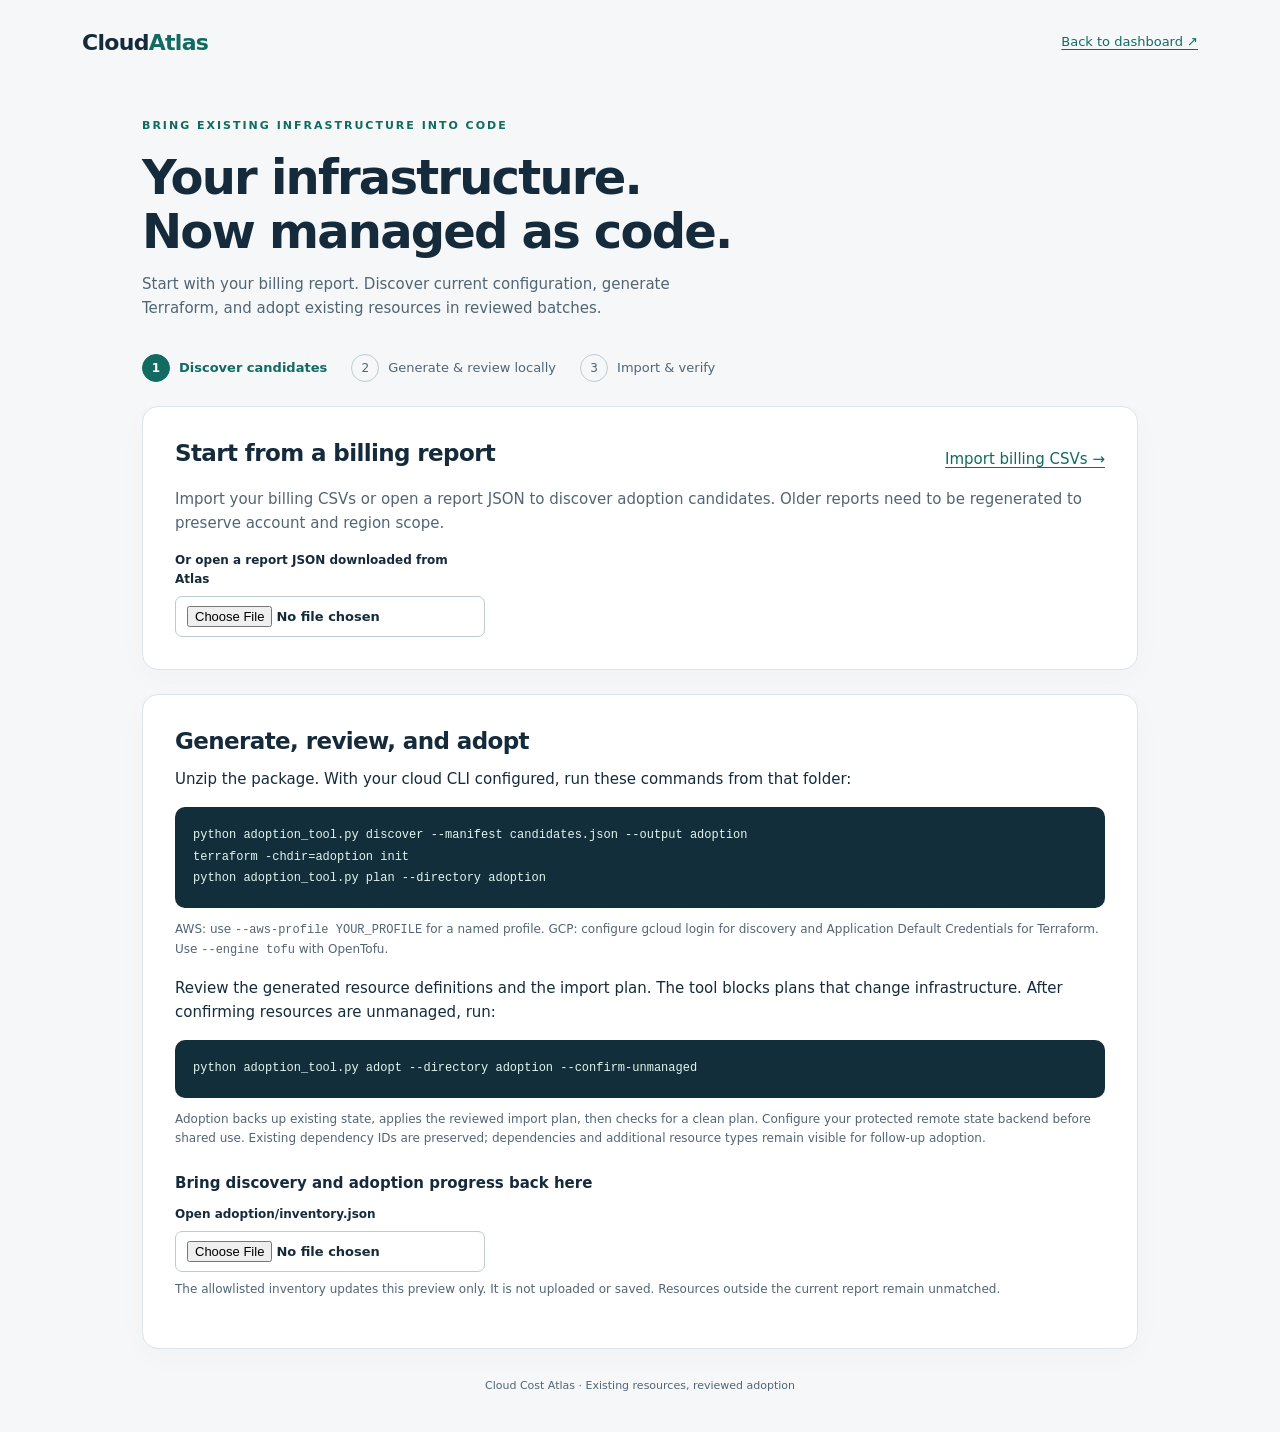
==== adoption.html @ f0a20efd "Implement billing-driven Terraform adoption with live discovery and guarded imports" ====
<!DOCTYPE html>
<html lang="en">
<head>
    <meta charset="UTF-8"><meta name="viewport" content="width=device-width, initial-scale=1.0"><meta name="referrer" content="no-referrer">
    <title>Adopt infrastructure · Cloud Cost Atlas</title>
    <link rel="stylesheet" href="import.css"><link rel="stylesheet" href="adoption.css">
    <script src="report_store.js" defer></script><script src="adoption.js" defer></script><script src="adoption_ui.js" defer></script>
</head>
<body>
    <header class="site-header"><a class="brand" href="index.html">Cloud<span>Atlas</span></a><a href="dashboard.html">Back to dashboard ↗</a></header>
    <main>
        <div class="intro"><p class="eyebrow">BRING EXISTING INFRASTRUCTURE INTO CODE</p><h1>Your infrastructure.<br>Now managed as code.</h1><p>Start with your billing report. Discover current configuration, generate Terraform, and adopt existing resources in reviewed batches.</p></div>
        <ol class="steps" aria-label="Adoption workflow"><li aria-current="step"><span>1</span> Discover candidates</li><li><span>2</span> Generate &amp; review locally</li><li><span>3</span> Import &amp; verify</li></ol>
        <div id="status" class="status" role="status" aria-live="polite" hidden></div><div id="error" class="error" role="alert" tabindex="-1" hidden></div>
        <section class="panel" aria-labelledby="report-title">
            <div class="section-heading"><h2 id="report-title">Start from a billing report</h2><a href="import.html">Import billing CSVs →</a></div>
            <p id="report-summary" class="muted">Loading your saved report…</p>
            <label class="field compact" for="report-file">Or open a report JSON downloaded from Atlas<input id="report-file" type="file" accept=".json,application/json"></label>
            <div id="workspace" hidden>
                <div id="metrics" class="metrics"></div>
                <p id="coverage-note" class="muted small"></p>
                <details id="scope-options"><summary>Fill missing AWS scope</summary><p class="muted small">Only fills blank account/region values. Existing values and ARN scope are preserved. Use the resource's usage account, which may differ from the payer.</p><div class="mapping-grid"><label class="field" for="aws-account">AWS usage account ID<input id="aws-account" placeholder="123456789012" maxlength="12" autocomplete="off"></label><label class="field" for="aws-region">AWS region code<input id="aws-region" placeholder="us-east-1" maxlength="40" autocomplete="off"></label><button id="apply-scope" class="secondary">Update candidates</button></div></details>
                <div class="section-heading candidate-heading"><h3>Choose an adoption batch</h3><label class="field compact" for="resource-filter">Show<select id="resource-filter"><option value="all">All resources</option><option value="candidate">Ready for discovery</option><option value="unresolved">Needs information / unsupported</option></select></label></div>
                <p class="muted small">Initial support: AWS EC2 instances and EBS volumes; GCP compute instances and zonal persistent disks. Billing confirms a charge, not that the resource still exists or is unmanaged.</p>
                <div class="batch-toolbar"><button id="select-ready" class="secondary">Select first 200 ready</button><button id="clear-selection" class="secondary">Clear selection</button><span id="selection-summary" role="status"></span></div>
                <div class="table-scroll inventory-table"><table><thead><tr><th>Select</th><th>Resource / scope</th><th>Type / evidence</th><th>Reported cost</th><th>Next step</th></tr></thead><tbody id="resource-rows"></tbody></table></div>
                <p id="table-limit" class="muted small"></p>
                <div class="privacy"><strong>Configuration comes from your cloud account.</strong>The package runs locally with your AWS CLI or gcloud login. Terraform/OpenTofu generates resource definitions from the live provider. Cloud credentials, raw state, and plans stay in your environment.</div>
                <div class="actions"><span class="muted small">One package · Up to 200 resources · Python 3.10+</span><button id="download-package" class="primary" disabled>Download adoption package ↓</button></div>
            </div>
        </section>
        <section class="panel followup" aria-labelledby="generate-title"><h2 id="generate-title">Generate, review, and adopt</h2><p>Unzip the package. With your cloud CLI configured, run these commands from that folder:</p><pre><code>python adoption_tool.py discover --manifest candidates.json --output adoption
terraform -chdir=adoption init
python adoption_tool.py plan --directory adoption</code></pre><p class="muted small">AWS: use <code>--aws-profile YOUR_PROFILE</code> for a named profile. GCP: configure gcloud login for discovery and Application Default Credentials for Terraform. Use <code>--engine tofu</code> with OpenTofu.</p><p>Review the generated resource definitions and the import plan. The tool blocks plans that change infrastructure. After confirming resources are unmanaged, run:</p><pre><code>python adoption_tool.py adopt --directory adoption --confirm-unmanaged</code></pre><p class="muted small">Adoption backs up existing state, applies the reviewed import plan, then checks for a clean plan. Configure your protected remote state backend before shared use. Existing dependency IDs are preserved; dependencies and additional resource types remain visible for follow-up adoption.</p>
            <h3>Bring discovery and adoption progress back here</h3><label class="field compact" for="inventory-file">Open adoption/inventory.json<input id="inventory-file" type="file" accept=".json,application/json"></label><p id="inventory-summary" class="muted small" aria-live="polite">The allowlisted inventory updates this preview only. It is not uploaded or saved. Resources outside the current report remain unmatched.</p>
        </section>
        <noscript><p class="error">Enable JavaScript to preview resources and prepare adoption packages.</p></noscript><footer>Cloud Cost Atlas · Existing resources, reviewed adoption</footer>
    </main>
</body>
</html>
---- import.css ----
:root { color-scheme: light; --ink: #152b3c; --muted: #526575; --border: #dbe4e8; --accent: #116b61; --soft: #edf7f3; }
* { box-sizing: border-box; }
body { margin: 0; color: var(--ink); background: #f5f7f8; font: 15px/1.6 system-ui, -apple-system, BlinkMacSystemFont, "Segoe UI", sans-serif; }
a { color: var(--accent); text-underline-offset: 3px; }
button, input, select { font: inherit; }
button, select, input[type="checkbox"] { cursor: pointer; }
button, .primary, .secondary { border-radius: 9px; padding: 11px 18px; font-weight: 650; text-decoration: none; border: 1px solid transparent; }
button.primary { color: white; background: var(--accent); }
button.primary:hover:not(:disabled) { background: #08594f; }
button.secondary { color: var(--ink); border-color: #b9c9d0; background: white; }
button:disabled { opacity: .5; cursor: not-allowed; }
:focus-visible { outline: 3px solid #1d73bd; outline-offset: 3px; }
[hidden] { display: none !important; }
.site-header { max-width: 1180px; margin: auto; padding: 25px 32px; display: flex; justify-content: space-between; align-items: center; gap: 16px; }
.site-header > a:last-child { font-size: 13px; }
.brand { font-size: 22px; font-weight: 800; color: var(--ink); letter-spacing: -.7px; text-decoration: none; }
.brand span { color: var(--accent); }
main { max-width: 1060px; padding: 20px 32px 40px; margin: auto; }
.intro { margin: 12px 0 34px; }
.eyebrow { font-size: 11px; font-weight: 750; letter-spacing: 2px; color: var(--accent); }
h1 { font-size: clamp(32px, 4.5vw, 48px); line-height: 1.12; letter-spacing: -1.8px; margin: 14px 0; }
.intro > p:last-child { color: var(--muted); max-width: 540px; }
h2 { font-size: 23px; line-height: 1.3; letter-spacing: -.6px; margin: 0 0 10px; }
h3 { font-size: 15px; margin: 23px 0 10px; }
p { margin: 8px 0 16px; }
.muted { color: var(--muted); }
.small { font-size: 12px; }
.steps { list-style: none; display: flex; padding: 0; margin: 0 0 24px; gap: 24px; }
.steps li { font-size: 13px; color: var(--muted); display: flex; align-items: center; gap: 9px; }
.steps span { display: inline-grid; place-items: center; width: 28px; height: 28px; border: 1px solid #becbd1; border-radius: 50%; font-size: 12px; }
.steps [aria-current="step"] { color: var(--accent); font-weight: 700; }
.steps [aria-current="step"] span { background: var(--accent); color: white; border-color: var(--accent); }
.panel { background: white; padding: 32px; border: 1px solid var(--border); border-radius: 16px; box-shadow: 0 8px 32px #20344106; }
.drop-zone { margin-top: 24px; padding: 24px; border: 1.5px dashed #86a89e; background: #f7fbf9; border-radius: 12px; display: flex; align-items: center; flex-direction: column; gap: 8px; text-align: center; cursor: pointer; }
.drop-zone.dragging { background: #dceee8; border-color: var(--accent); }
.drop-zone > span:not(.upload-icon) { font-size: 12px; color: var(--muted); }
.upload-icon { border-radius: 12px; background: #e3f0eb; color: var(--accent); padding: 0 15px; font-size: 30px; }
.drop-zone input { max-width: 100%; margin-top: 10px; font-size: 13px; }
.file-list { margin: 14px 0; padding: 0; list-style: none; }
.file-list li { display: flex; justify-content: space-between; align-items: center; gap: 12px; border-bottom: 1px solid var(--border); padding: 9px 0; }
.file-list span { overflow-wrap: anywhere; }
.file-list button { padding: 4px 10px; font-size: 12px; }
.field { display: flex; flex-direction: column; gap: 6px; font-size: 12px; font-weight: 600; }
.field select, .field input { border: 1px solid #bbcbd3; border-radius: 7px; background: white; color: var(--ink); padding: 9px 11px; min-width: 0; width: 100%; font-size: 13px; }
.compact { max-width: 310px; }
.privacy { background: #f0f6f8; border-radius: 9px; padding: 14px 18px; margin: 24px 0; font-size: 12px; color: #385669; }
.privacy strong { display: block; color: var(--ink); margin-bottom: 3px; }
.actions, .action-group { display: flex; flex-wrap: wrap; align-items: center; gap: 12px; }
.actions { justify-content: space-between; border-top: 1px solid var(--border); padding-top: 22px; margin-top: 26px; }
.actions > a { font-size: 13px; }
.mapping-file { border: 1px solid var(--border); border-radius: 10px; margin: 22px 0; padding: 22px; }
.mapping-file h3 { margin: 0; overflow-wrap: anywhere; }
.mapping-grid { display: grid; grid-template-columns: repeat(3, minmax(0, 1fr)); gap: 14px; margin: 18px 0; }
.mapping-grid .required select { border-color: var(--accent); background: #f6fbf9; }
details { border-top: 1px solid var(--border); padding-top: 13px; font-size: 13px; }
summary { cursor: pointer; font-weight: 600; }
.table-scroll { overflow: auto; max-height: 360px; border: 1px solid var(--border); border-radius: 8px; margin-top: 10px; }
table { border-collapse: collapse; width: 100%; text-align: left; font-size: 12px; }
th { background: #f2f6f8; color: #40596a; font-weight: 600; }
th, td { padding: 10px 13px; vertical-align: top; border-bottom: 1px solid #e8edef; overflow-wrap: anywhere; min-width: 85px; max-width: 300px; }
tr:last-child td { border-bottom: 0; }
.sample td { min-width: 150px; }
.assumption { border-radius: 9px; background: #f4f7f8; padding: 20px; }
.assumption p { margin: 12px 0 0; }
.status, .error, .warning { border-radius: 9px; padding: 16px 20px; margin-bottom: 20px; font-size: 13px; overflow-wrap: anywhere; }
.status { background: #e8f2fa; color: #1a4e75; }
.error { background: #fdf0f0; border: 1px solid #efbbbb; color: #9d2525; }
.warning { background: #fff8e9; color: #77531b; margin-top: 24px; }
.warning h3 { margin-top: 0; }
.warning ul { padding-left: 20px; margin-bottom: 0; }
.warning li + li { margin-top: 6px; }
.acknowledge { display: flex; align-items: flex-start; gap: 10px; font-size: 13px; margin: 18px 0; }
.acknowledge input { width: 17px; height: 17px; flex: none; margin-top: 3px; accent-color: var(--accent); }
.section-heading { display: flex; justify-content: space-between; gap: 12px; align-items: center; }
.badge { background: var(--soft); color: var(--accent); font-weight: 700; font-size: 11px; padding: 5px 10px; border-radius: 30px; white-space: nowrap; }
.badge.invalid { background: #fce9e9; color: #a72828; }
.metrics { display: grid; grid-template-columns: repeat(3, minmax(0, 1fr)); gap: 12px; margin-top: 22px; }
.metric { border: 1px solid var(--border); padding: 16px; border-radius: 10px; overflow-wrap: anywhere; }
.metric span { display: block; font-size: 11px; color: var(--muted); }
.metric strong { display: block; margin-top: 6px; font-size: 23px; letter-spacing: -.8px; }
.preview-grid { display: grid; grid-template-columns: 1fr 1fr; gap: 20px; }
footer { text-align: center; font-size: 11px; color: var(--muted); margin-top: 28px; }
@media (max-width: 700px) {
    main { padding: 14px 16px 30px; } .site-header { padding: 20px 16px; } .panel { padding: 22px 18px; }
    .mapping-grid { grid-template-columns: repeat(2, minmax(0, 1fr)); } .mapping-file { padding: 16px; }
    .steps { gap: 12px; } .steps li { font-size: 11px; gap: 6px; } .steps span { flex: none; width: 24px; height: 24px; }
    .metrics, .preview-grid { grid-template-columns: 1fr; } .metric strong { font-size: 22px; }
    .section-heading { align-items: flex-start; flex-direction: column; } .actions { align-items: stretch; } .action-group { width: 100%; } .action-group button { flex: 1; }
}
@media (max-width: 400px) { .mapping-grid { grid-template-columns: 1fr; } .steps li { flex-direction: column; text-align: center; flex: 1; } }
---- adoption.css ----
.followup { margin-top: 24px; }
.candidate-heading { margin-top: 24px; align-items: end; }
.candidate-heading h3 { font-size: 18px; }
.batch-toolbar { display: flex; flex-wrap: wrap; gap: 10px; align-items: center; margin: 20px 0 12px; font-size: 12px; }
.batch-toolbar button { padding: 7px 12px; font-size: 12px; }
.inventory-table { max-height: 540px; }
.inventory-table th:first-child, .inventory-table td:first-child { min-width: 50px; width: 50px; }
.inventory-table input { width: 17px; height: 17px; accent-color: var(--accent); }
.inventory-table td:nth-child(2) { min-width: 220px; }
.inventory-table td:nth-child(5) { min-width: 180px; }
.resource-id { display: block; font-weight: 650; overflow-wrap: anywhere; }
.scope-text { display: block; color: var(--muted); font-size: 11px; margin-top: 6px; }
.status-label { display: block; font-weight: 700; margin-bottom: 4px; }
.status-label.good { color: var(--accent); }
.status-label.gap { color: #946113; }
#scope-options { margin-top: 20px; }
#scope-options button { align-self: end; }
pre { padding: 18px; border-radius: 10px; background: #112e3a; color: #e1f5ef; overflow: auto; font-size: 12px; line-height: 1.8; }
code { overflow-wrap: anywhere; }
.panel > p, .panel > label { overflow-wrap: anywhere; }
@media (max-width: 700px) { .candidate-heading { align-items: stretch; } .batch-toolbar span { width: 100%; } pre { padding: 14px; font-size: 11px; } }
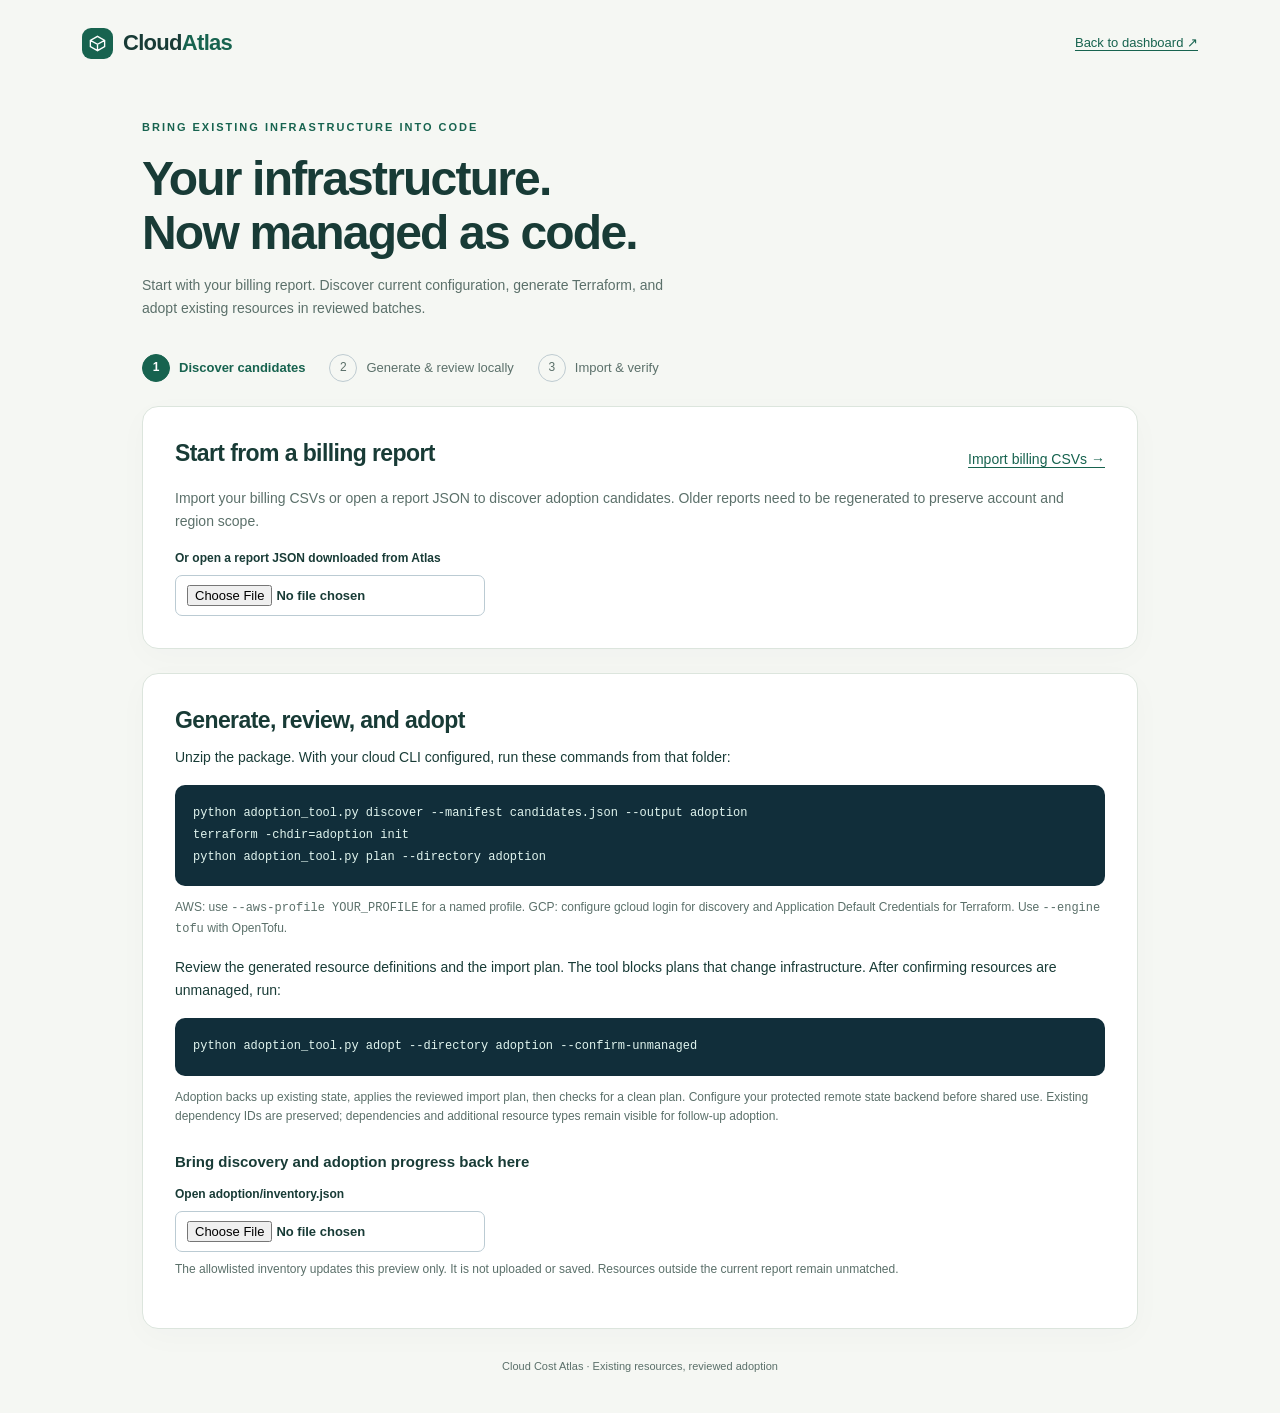
==== commit b0739a4b: "Modernize the Cloud Atlas workspace, navigation, charts and product exploration" ====
--- a/adoption.html
+++ b/adoption.html
@@ -3,12 +3,13 @@
 <head>
     <meta charset="UTF-8"><meta name="viewport" content="width=device-width, initial-scale=1.0"><meta name="referrer" content="no-referrer">
     <title>Adopt infrastructure · Cloud Cost Atlas</title>
-    <link rel="stylesheet" href="import.css"><link rel="stylesheet" href="adoption.css">
+    <link rel="stylesheet" href="atlas.css"><link rel="stylesheet" href="import.css"><link rel="stylesheet" href="adoption.css">
     <script src="report_store.js" defer></script><script src="adoption.js" defer></script><script src="adoption_ui.js" defer></script>
 </head>
 <body>
-    <header class="site-header"><a class="brand" href="index.html">Cloud<span>Atlas</span></a><a href="dashboard.html">Back to dashboard ↗</a></header>
-    <main>
+    <a class="skip-link" href="#flow-content">Skip to adoption</a>
+    <header class="site-header"><a class="brand" href="index.html" aria-label="Cloud Atlas home"><span class="brand-mark" aria-hidden="true"><svg viewBox="0 0 24 24" fill="none" stroke="currentColor" stroke-width="1.7"><path d="m12 3 9 5v8l-9 5-9-5V8zM3 8l9 5 9-5M12 13v8"/></svg></span><span class="brand-wordmark">Cloud<span>Atlas</span></span></a><a href="dashboard.html">Back to dashboard ↗</a></header>
+    <main id="flow-content" tabindex="-1">
         <div class="intro"><p class="eyebrow">BRING EXISTING INFRASTRUCTURE INTO CODE</p><h1>Your infrastructure.<br>Now managed as code.</h1><p>Start with your billing report. Discover current configuration, generate Terraform, and adopt existing resources in reviewed batches.</p></div>
         <ol class="steps" aria-label="Adoption workflow"><li aria-current="step"><span>1</span> Discover candidates</li><li><span>2</span> Generate &amp; review locally</li><li><span>3</span> Import &amp; verify</li></ol>
         <div id="status" class="status" role="status" aria-live="polite" hidden></div><div id="error" class="error" role="alert" tabindex="-1" hidden></div>
@@ -22,7 +23,7 @@
                 <details id="scope-options"><summary>Fill missing AWS scope</summary><p class="muted small">Only fills blank account/region values. Existing values and ARN scope are preserved. Use the resource's usage account, which may differ from the payer.</p><div class="mapping-grid"><label class="field" for="aws-account">AWS usage account ID<input id="aws-account" placeholder="123456789012" maxlength="12" autocomplete="off"></label><label class="field" for="aws-region">AWS region code<input id="aws-region" placeholder="us-east-1" maxlength="40" autocomplete="off"></label><button id="apply-scope" class="secondary">Update candidates</button></div></details>
                 <div class="section-heading candidate-heading"><h3>Choose an adoption batch</h3><label class="field compact" for="resource-filter">Show<select id="resource-filter"><option value="all">All resources</option><option value="candidate">Ready for discovery</option><option value="unresolved">Needs information / unsupported</option></select></label></div>
                 <p class="muted small">Initial support: AWS EC2 instances and EBS volumes; GCP compute instances and zonal persistent disks. Billing confirms a charge, not that the resource still exists or is unmanaged.</p>
-                <div class="batch-toolbar"><button id="select-ready" class="secondary">Select first 200 ready</button><button id="clear-selection" class="secondary">Clear selection</button><span id="selection-summary" role="status"></span></div>
+                <div class="batch-toolbar"><button id="select-ready" class="secondary">Select up to 200 ready</button><button id="clear-selection" class="secondary">Clear selection</button><span id="selection-summary" role="status"></span></div>
                 <div class="table-scroll inventory-table"><table><thead><tr><th>Select</th><th>Resource / scope</th><th>Type / evidence</th><th>Reported cost</th><th>Next step</th></tr></thead><tbody id="resource-rows"></tbody></table></div>
                 <p id="table-limit" class="muted small"></p>
                 <div class="privacy"><strong>Configuration comes from your cloud account.</strong>The package runs locally with your AWS CLI or gcloud login. Terraform/OpenTofu generates resource definitions from the live provider. Cloud credentials, raw state, and plans stay in your environment.</div>
--- a/atlas.css
+++ b/atlas.css
@@ -0,0 +1,57 @@
+/* Shared visual language for Cloud Cost Atlas. No external font dependency. */
+:root {
+    color-scheme: light;
+    --ink: #183b36;
+    --muted: #5b706a;
+    --accent: #17634f;
+    --accent-hover: #104c3c;
+    --canvas: #f5f7f3;
+    --surface: #ffffff;
+    --soft: #eaf3ec;
+    --border: #dce5dd;
+    --ring: #267b65;
+    --radius: 16px;
+    --font: -apple-system, BlinkMacSystemFont, "Segoe UI", sans-serif;
+    --mono: "SFMono-Regular", Consolas, "Liberation Mono", monospace;
+}
+* { box-sizing: border-box; }
+html { scroll-behavior: smooth; }
+body { margin: 0; color: var(--ink); background: var(--canvas); font: 14px/1.6 var(--font); -webkit-font-smoothing: antialiased; }
+button, input, select, textarea { font: inherit; }
+button, select { cursor: pointer; }
+a { color: var(--accent); text-underline-offset: 4px; }
+button, a, input, select, summary { -webkit-tap-highlight-color: transparent; }
+:focus-visible { outline: 3px solid var(--ring); outline-offset: 4px; }
+[hidden] { display: none !important; }
+button:disabled { cursor: not-allowed; opacity: .5; }
+.brand { display: inline-flex; align-items: center; gap: 10px; color: var(--ink); text-decoration: none; font-size: 20px; font-weight: 750; letter-spacing: -.8px; }
+.brand span { color: var(--accent); }
+.brand .brand-mark { color: white; }
+.brand .brand-wordmark { color: var(--ink); }
+.brand .brand-wordmark span { color: var(--accent); }
+.brand-mark { width: 31px; height: 31px; display: inline-grid; place-items: center; background: var(--accent); color: white; border-radius: 9px; flex: none; }
+.brand-mark svg { width: 19px; height: 19px; }
+.eyebrow { font-size: 10px; font-weight: 750; letter-spacing: 2px; text-transform: uppercase; color: var(--accent); }
+.skip-link { position: fixed; top: 10px; left: 10px; padding: 10px 18px; border-radius: 8px; background: white; color: var(--ink); z-index: 200; transform: translateY(-160%); }
+.skip-link:focus { transform: none; }
+.sr-only { position: absolute; width: 1px; height: 1px; padding: 0; margin: -1px; overflow: hidden; clip: rect(0, 0, 0, 0); white-space: nowrap; border: 0; }
+.button { display: inline-flex; justify-content: center; align-items: center; gap: 9px; min-height: 41px; border: 1px solid var(--border); border-radius: 9px; padding: 9px 16px; background: white; color: var(--ink); text-decoration: none; font-size: 12px; font-weight: 650; transition: background .15s, border-color .15s; }
+.button:hover { background: #edf4ef; border-color: #b1c9b7; }
+.button.primary { color: white; border-color: var(--accent); background: var(--accent); }
+.button.primary:hover { background: var(--accent-hover); }
+.button svg { width: 16px; height: 16px; flex: none; }
+.icon-button { display: inline-grid; place-items: center; width: 40px; height: 40px; padding: 8px; border: 1px solid var(--border); background: white; color: var(--ink); border-radius: 9px; }
+.icon-button svg { width: 20px; height: 20px; }
+.pill { display: inline-flex; align-items: center; gap: 6px; border-radius: 30px; padding: 5px 10px; font-size: 10px; font-weight: 650; background: var(--soft); color: var(--accent); white-space: nowrap; }
+.dot { width: 6px; height: 6px; display: inline-block; border-radius: 50%; background: currentColor; flex: none; }
+dialog { padding: 0; border: 1px solid var(--border); border-radius: 18px; background: var(--surface); color: var(--ink); box-shadow: 0 28px 100px #0f302a30; max-height: 90dvh; }
+dialog::backdrop { background: #0c28226b; backdrop-filter: blur(3px); }
+.dialog-content { padding: 30px; }
+.dialog-top { display: flex; justify-content: space-between; align-items: flex-start; gap: 20px; }
+.dialog-top h2 { margin: 6px 0 10px; font-size: 26px; letter-spacing: -1px; line-height: 1.2; }
+.dialog-top p { margin: 0; }
+.muted { color: var(--muted); }
+@media (prefers-reduced-motion: reduce) {
+    html { scroll-behavior: auto; }
+    *, *::before, *::after { animation: none !important; transition: none !important; scroll-behavior: auto !important; }
+}
--- a/import.css
+++ b/import.css
@@ -1,12 +1,11 @@
-:root { color-scheme: light; --ink: #152b3c; --muted: #526575; --border: #dbe4e8; --accent: #116b61; --soft: #edf7f3; }
 * { box-sizing: border-box; }
-body { margin: 0; color: var(--ink); background: #f5f7f8; font: 15px/1.6 system-ui, -apple-system, BlinkMacSystemFont, "Segoe UI", sans-serif; }
+body { margin: 0; color: var(--ink); background: var(--canvas); font: 14px/1.65 var(--font); }
 a { color: var(--accent); text-underline-offset: 3px; }
 button, input, select { font: inherit; }
 button, select, input[type="checkbox"] { cursor: pointer; }
 button, .primary, .secondary { border-radius: 9px; padding: 11px 18px; font-weight: 650; text-decoration: none; border: 1px solid transparent; }
 button.primary { color: white; background: var(--accent); }
-button.primary:hover:not(:disabled) { background: #08594f; }
+button.primary:hover:not(:disabled) { background: var(--accent-hover); }
 button.secondary { color: var(--ink); border-color: #b9c9d0; background: white; }
 button:disabled { opacity: .5; cursor: not-allowed; }
 :focus-visible { outline: 3px solid #1d73bd; outline-offset: 3px; }
@@ -88,3 +87,4 @@
     .section-heading { align-items: flex-start; flex-direction: column; } .actions { align-items: stretch; } .action-group { width: 100%; } .action-group button { flex: 1; }
 }
 @media (max-width: 400px) { .mapping-grid { grid-template-columns: 1fr; } .steps li { flex-direction: column; text-align: center; flex: 1; } }
+@media (max-width: 400px) { .site-header { gap: 10px; } .site-header .brand { font-size: 20px; gap: 8px; } .site-header > a:last-child { font-size: 11px; } }
--- a/adoption.css
+++ b/adoption.css
@@ -4,7 +4,7 @@
 .batch-toolbar { display: flex; flex-wrap: wrap; gap: 10px; align-items: center; margin: 20px 0 12px; font-size: 12px; }
 .batch-toolbar button { padding: 7px 12px; font-size: 12px; }
 .inventory-table { max-height: 540px; }
-.inventory-table th:first-child, .inventory-table td:first-child { min-width: 50px; width: 50px; }
+.inventory-table th:first-child, .inventory-table td:first-child { min-width: 65px; width: 65px; white-space: nowrap; }
 .inventory-table input { width: 17px; height: 17px; accent-color: var(--accent); }
 .inventory-table td:nth-child(2) { min-width: 220px; }
 .inventory-table td:nth-child(5) { min-width: 180px; }
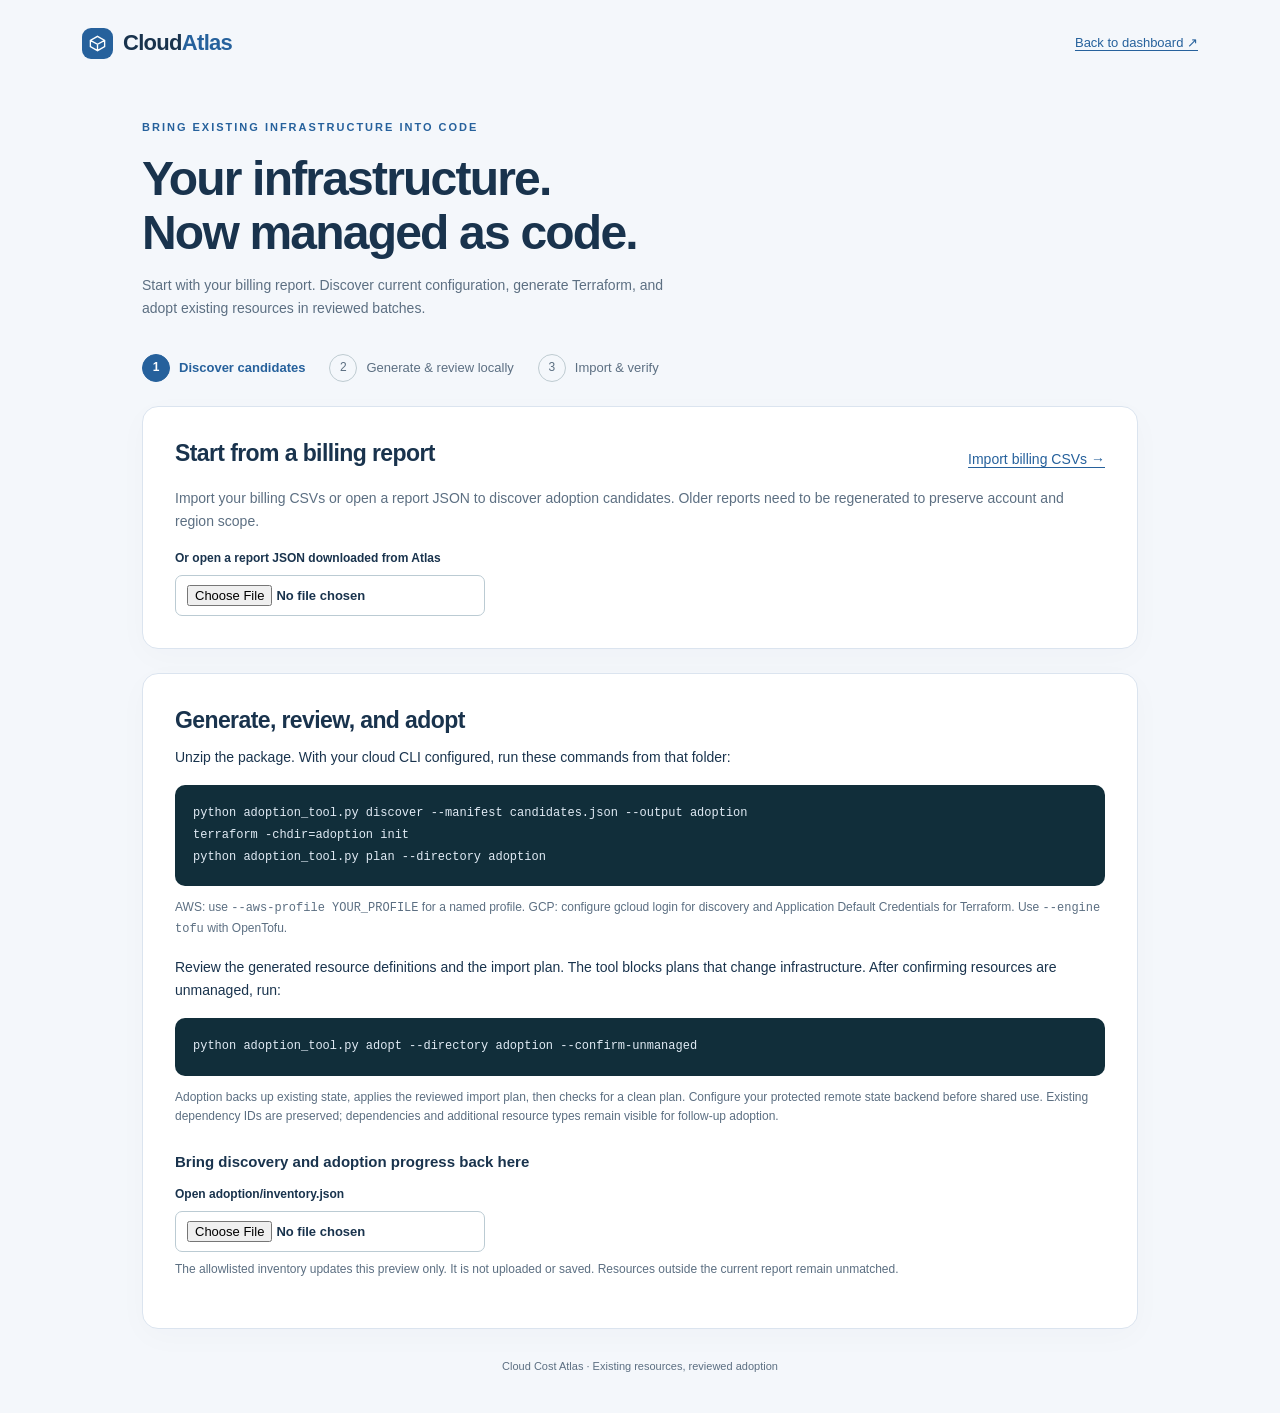
==== commit dfdef03f: "Add subtle, reduced-motion-aware interface animations" ====
--- a/adoption.html
+++ b/adoption.html
@@ -4,6 +4,7 @@
     <meta charset="UTF-8"><meta name="viewport" content="width=device-width, initial-scale=1.0"><meta name="referrer" content="no-referrer">
     <title>Adopt infrastructure · Cloud Cost Atlas</title>
     <link rel="stylesheet" href="atlas.css"><link rel="stylesheet" href="import.css"><link rel="stylesheet" href="adoption.css">
+    <link rel="stylesheet" href="motion.css">
     <script src="report_store.js" defer></script><script src="adoption.js" defer></script><script src="adoption_ui.js" defer></script>
 </head>
 <body>
--- a/atlas.css
+++ b/atlas.css
@@ -1,15 +1,15 @@
 /* Shared visual language for Cloud Cost Atlas. No external font dependency. */
 :root {
     color-scheme: light;
-    --ink: #183b36;
-    --muted: #5b706a;
-    --accent: #17634f;
-    --accent-hover: #104c3c;
-    --canvas: #f5f7f3;
+    --ink: #19334d;
+    --muted: #5c6f82;
+    --accent: #26619c;
+    --accent-hover: #1d4c7a;
+    --canvas: #f4f7fb;
     --surface: #ffffff;
-    --soft: #eaf3ec;
-    --border: #dce5dd;
-    --ring: #267b65;
+    --soft: #eaf1f9;
+    --border: #dbe4ef;
+    --ring: #357abd;
     --radius: 16px;
     --font: -apple-system, BlinkMacSystemFont, "Segoe UI", sans-serif;
     --mono: "SFMono-Regular", Consolas, "Liberation Mono", monospace;
@@ -36,7 +36,7 @@
 .skip-link:focus { transform: none; }
 .sr-only { position: absolute; width: 1px; height: 1px; padding: 0; margin: -1px; overflow: hidden; clip: rect(0, 0, 0, 0); white-space: nowrap; border: 0; }
 .button { display: inline-flex; justify-content: center; align-items: center; gap: 9px; min-height: 41px; border: 1px solid var(--border); border-radius: 9px; padding: 9px 16px; background: white; color: var(--ink); text-decoration: none; font-size: 12px; font-weight: 650; transition: background .15s, border-color .15s; }
-.button:hover { background: #edf4ef; border-color: #b1c9b7; }
+.button:hover { background: #edf0f4; border-color: #b1bdc9; }
 .button.primary { color: white; border-color: var(--accent); background: var(--accent); }
 .button.primary:hover { background: var(--accent-hover); }
 .button svg { width: 16px; height: 16px; flex: none; }
@@ -44,11 +44,12 @@
 .icon-button svg { width: 20px; height: 20px; }
 .pill { display: inline-flex; align-items: center; gap: 6px; border-radius: 30px; padding: 5px 10px; font-size: 10px; font-weight: 650; background: var(--soft); color: var(--accent); white-space: nowrap; }
 .dot { width: 6px; height: 6px; display: inline-block; border-radius: 50%; background: currentColor; flex: none; }
-dialog { padding: 0; border: 1px solid var(--border); border-radius: 18px; background: var(--surface); color: var(--ink); box-shadow: 0 28px 100px #0f302a30; max-height: 90dvh; }
-dialog::backdrop { background: #0c28226b; backdrop-filter: blur(3px); }
+dialog { padding: 0; border: 1px solid var(--border); border-radius: 18px; background: var(--surface); color: var(--ink); box-shadow: 0 28px 100px #0f1f3030; max-height: 90dvh; }
+dialog::backdrop { background: #0c1a286b; backdrop-filter: blur(3px); }
 .dialog-content { padding: 30px; }
 .dialog-top { display: flex; justify-content: space-between; align-items: flex-start; gap: 20px; }
-.dialog-top h2 { margin: 6px 0 10px; font-size: 26px; letter-spacing: -1px; line-height: 1.2; }
+.dialog-top > div { min-width: 0; }
+.dialog-top h2 { margin: 6px 0 10px; font-size: 26px; letter-spacing: -1px; line-height: 1.2; overflow-wrap: anywhere; }
 .dialog-top p { margin: 0; }
 .muted { color: var(--muted); }
 @media (prefers-reduced-motion: reduce) {
--- a/import.css
+++ b/import.css
@@ -30,10 +30,10 @@
 .steps [aria-current="step"] { color: var(--accent); font-weight: 700; }
 .steps [aria-current="step"] span { background: var(--accent); color: white; border-color: var(--accent); }
 .panel { background: white; padding: 32px; border: 1px solid var(--border); border-radius: 16px; box-shadow: 0 8px 32px #20344106; }
-.drop-zone { margin-top: 24px; padding: 24px; border: 1.5px dashed #86a89e; background: #f7fbf9; border-radius: 12px; display: flex; align-items: center; flex-direction: column; gap: 8px; text-align: center; cursor: pointer; }
-.drop-zone.dragging { background: #dceee8; border-color: var(--accent); }
+.drop-zone { margin-top: 24px; padding: 24px; border: 1.5px dashed #8697a8; background: #f7f9fb; border-radius: 12px; display: flex; align-items: center; flex-direction: column; gap: 8px; text-align: center; cursor: pointer; }
+.drop-zone.dragging { background: #dce5ee; border-color: var(--accent); }
 .drop-zone > span:not(.upload-icon) { font-size: 12px; color: var(--muted); }
-.upload-icon { border-radius: 12px; background: #e3f0eb; color: var(--accent); padding: 0 15px; font-size: 30px; }
+.upload-icon { border-radius: 12px; background: #e3eaf0; color: var(--accent); padding: 0 15px; font-size: 30px; }
 .drop-zone input { max-width: 100%; margin-top: 10px; font-size: 13px; }
 .file-list { margin: 14px 0; padding: 0; list-style: none; }
 .file-list li { display: flex; justify-content: space-between; align-items: center; gap: 12px; border-bottom: 1px solid var(--border); padding: 9px 0; }
@@ -50,7 +50,7 @@
 .mapping-file { border: 1px solid var(--border); border-radius: 10px; margin: 22px 0; padding: 22px; }
 .mapping-file h3 { margin: 0; overflow-wrap: anywhere; }
 .mapping-grid { display: grid; grid-template-columns: repeat(3, minmax(0, 1fr)); gap: 14px; margin: 18px 0; }
-.mapping-grid .required select { border-color: var(--accent); background: #f6fbf9; }
+.mapping-grid .required select { border-color: var(--accent); background: #f6f8fb; }
 details { border-top: 1px solid var(--border); padding-top: 13px; font-size: 13px; }
 summary { cursor: pointer; font-weight: 600; }
 .table-scroll { overflow: auto; max-height: 360px; border: 1px solid var(--border); border-radius: 8px; margin-top: 10px; }
--- a/adoption.css
+++ b/adoption.css
@@ -15,7 +15,7 @@
 .status-label.gap { color: #946113; }
 #scope-options { margin-top: 20px; }
 #scope-options button { align-self: end; }
-pre { padding: 18px; border-radius: 10px; background: #112e3a; color: #e1f5ef; overflow: auto; font-size: 12px; line-height: 1.8; }
+pre { padding: 18px; border-radius: 10px; background: #112e3a; color: #e1ebf5; overflow: auto; font-size: 12px; line-height: 1.8; }
 code { overflow-wrap: anywhere; }
 .panel > p, .panel > label { overflow-wrap: anywhere; }
 @media (max-width: 700px) { .candidate-heading { align-items: stretch; } .batch-toolbar span { width: 100%; } pre { padding: 14px; font-size: 11px; } }
--- a/motion.css
+++ b/motion.css
@@ -0,0 +1,118 @@
+/* Restrained, native motion: short travel, soft easing, no layout animation. */
+:root {
+    --motion-ease: cubic-bezier(.22, 1, .36, 1);
+    --motion-feedback: 140ms;
+    --motion-enter: 360ms;
+}
+
+@keyframes atlas-arrive {
+    from { opacity: 0; transform: translateY(8px); }
+    to { opacity: 1; transform: none; }
+}
+@keyframes atlas-settle {
+    from { opacity: 0; transform: translateY(8px) scale(.988); }
+    to { opacity: 1; transform: none; }
+}
+@keyframes atlas-fade {
+    from { opacity: 0; }
+    to { opacity: 1; }
+}
+@keyframes atlas-bar {
+    from { transform: scaleX(0); }
+    to { transform: scaleX(1); }
+}
+
+@media (prefers-reduced-motion: no-preference) {
+    .button, .icon-button, button.primary, button.secondary {
+        transition: transform var(--motion-feedback) var(--motion-ease),
+            background-color 180ms ease, border-color 180ms ease,
+            box-shadow 220ms ease, opacity 140ms ease;
+    }
+    .button:active, .icon-button:active, button.primary:active, button.secondary:active {
+        transform: scale(.985);
+    }
+    .hero-copy > *, .intro > * {
+        animation: atlas-arrive 460ms var(--motion-ease) backwards;
+    }
+    .hero-copy > :nth-child(2), .intro > :nth-child(2) { animation-delay: 35ms; }
+    .hero-copy > :nth-child(3), .intro > :nth-child(3) { animation-delay: 70ms; }
+    .hero-copy > :nth-child(4) { animation-delay: 105ms; }
+    .hero-copy > :nth-child(5) { animation-delay: 140ms; }
+    .flow-preview { animation: atlas-settle 520ms var(--motion-ease) 90ms backwards; }
+    .page-heading { animation: atlas-arrive var(--motion-enter) var(--motion-ease); }
+
+    .journey-card {
+        animation: atlas-arrive 420ms var(--motion-ease) backwards;
+        transition: transform 260ms var(--motion-ease), border-color 200ms ease, box-shadow 260ms ease;
+    }
+    .journey-card:nth-child(2) { animation-delay: 35ms; }
+    .journey-card:nth-child(3) { animation-delay: 70ms; }
+    .journey-card:nth-child(4) { animation-delay: 105ms; }
+
+    .view-section:not(.hidden) > .card,
+    .view-section:not(.hidden) > .adoption-callout,
+    .view-section:not(.hidden) > .kpi-grid > .card,
+    .view-section:not(.hidden) > .section-grid > .card {
+        animation: atlas-arrive 280ms var(--motion-ease) backwards;
+    }
+    .view-section > .kpi-grid > .card:nth-child(2) { animation-delay: 25ms; }
+    .view-section > .kpi-grid > .card:nth-child(3) { animation-delay: 50ms; }
+    .view-section > .kpi-grid > .card:nth-child(4) { animation-delay: 75ms; }
+    .view-section > .section-grid > .card:nth-child(2) { animation-delay: 35ms; }
+
+    .panel:not([hidden]) { animation: atlas-arrive 280ms var(--motion-ease); }
+    #workspace:not([hidden]) .metric { animation: atlas-arrive 300ms var(--motion-ease); }
+    .steps li, .steps span { transition: color 180ms ease, background-color 180ms ease, border-color 180ms ease; }
+    .drop-zone { transition: background-color 200ms ease, border-color 200ms ease, box-shadow 220ms ease; }
+    .drop-zone.dragging { box-shadow: 0 0 0 4px #26619c0c; }
+
+    .bar-fill { transform-origin: left center; animation: atlas-bar 460ms var(--motion-ease); }
+    .bar-fill.negative { transform-origin: right center; }
+    .donut { animation: atlas-settle 400ms var(--motion-ease); }
+    #workspace-nav a, .sidebar-actions a, .sidebar-actions button {
+        transition: background-color 160ms ease, color 160ms ease;
+    }
+    aside { transition: transform 300ms var(--motion-ease); }
+    #nav-backdrop:not([hidden]) { animation: atlas-fade 180ms ease; }
+    .report-actions[open] .actions-menu { animation: atlas-arrive 180ms var(--motion-ease); }
+
+    /* Native dialogs retain their focus, Escape and top-layer behavior. */
+    dialog[open] { animation: atlas-settle 240ms var(--motion-ease); }
+    dialog[open]::backdrop { animation: atlas-fade 180ms ease; }
+    @supports (transition-behavior: allow-discrete) {
+        dialog {
+            opacity: 0;
+            transform: translateY(8px) scale(.988);
+            transition: opacity 180ms ease, transform 240ms var(--motion-ease),
+                display 180ms allow-discrete, overlay 180ms allow-discrete;
+        }
+        dialog[open] { animation: none; opacity: 1; transform: none; }
+        dialog::backdrop {
+            opacity: 0;
+            transition: opacity 180ms ease, display 180ms allow-discrete, overlay 180ms allow-discrete;
+        }
+        dialog[open]::backdrop { animation: none; opacity: 1; }
+        @starting-style {
+            dialog[open] { opacity: 0; transform: translateY(8px) scale(.988); }
+            dialog[open]::backdrop { opacity: 0; }
+        }
+    }
+    @media (hover: hover) and (pointer: fine) {
+        .button:hover:not(:disabled), .icon-button:hover:not(:disabled), button.primary:hover:not(:disabled), button.secondary:hover:not(:disabled) {
+            transform: translateY(-1px);
+        }
+        .journey-card:hover { transform: translateY(-2px); }
+        .button:active, .icon-button:active, button.primary:active, button.secondary:active {
+            transform: scale(.985);
+        }
+    }
+    .button:focus-visible, .icon-button:focus-visible, .journey-card:focus-visible {
+        transform: none;
+    }
+    .journey-card:focus-visible { animation: none; }
+}
+
+@media (prefers-reduced-motion: reduce) {
+    *, *::before, *::after { animation: none !important; transition: none !important; scroll-behavior: auto !important; }
+    .journey-card:hover { transform: none; }
+}
